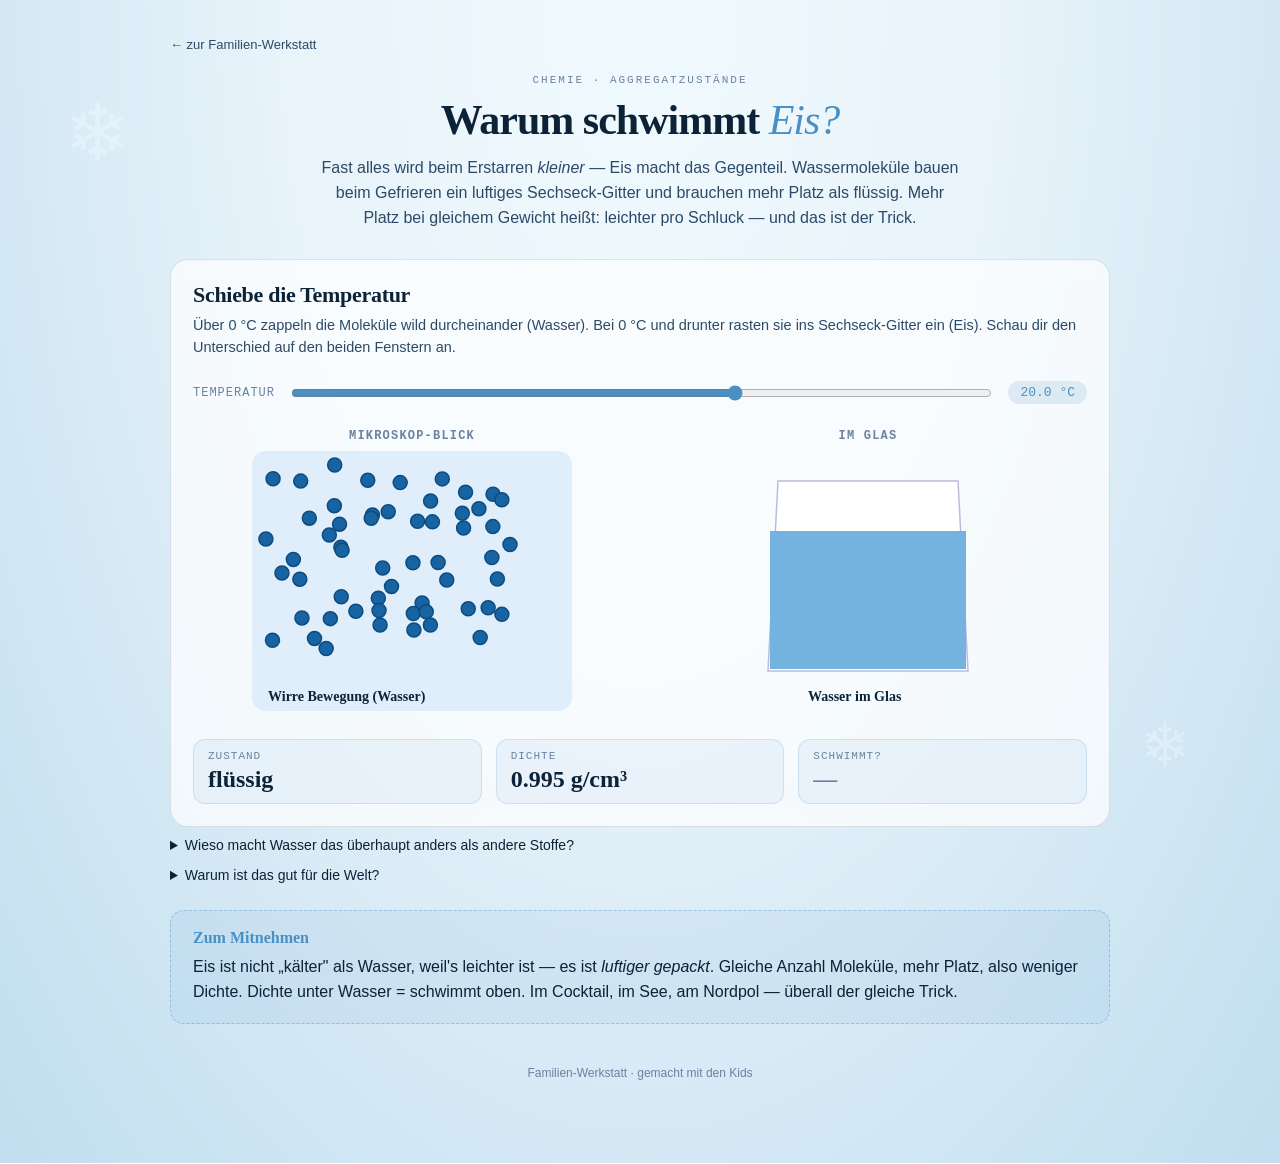
==== eis-schwimmt/index.html @ c97d338f "feat: 10 new projects across physik, biologie, chemie, mathe, geographie Each project gets its own f" ====
<!doctype html>
<html lang="de">
<head>
<meta charset="utf-8">
<meta name="viewport" content="width=device-width,initial-scale=1">
<title>Warum schwimmt Eis?</title>
<style>
  :root {
    --bg-1: #e8f3fa;
    --bg-2: #c0deef;
    --ink: #0c2236;
    --ink-2: #2c4a68;
    --ink-3: #6a82a0;
    --ice: #d4ecf7;
    --ice-deep: #4a90c4;
    --water: #1864a3;
    --water-light: #74b3df;
    --frost: #f0fafe;
    --hair: rgba(12,34,54,0.12);
    --card: rgba(255,255,255,0.7);
    --warning: #d4671c;
  }
  * { box-sizing: border-box; }
  html, body {
    margin: 0; padding: 0;
    background:
      radial-gradient(ellipse at top, var(--frost), var(--bg-1) 40%, var(--bg-2));
    color: var(--ink); min-height: 100vh;
    font: 16px/1.55 -apple-system, BlinkMacSystemFont, "Segoe UI", Roboto, Helvetica, sans-serif;
  }
  /* Frost crystals decoration */
  body::before {
    content:"❄"; position: fixed; top: 8%; left: 5%; font-size: 80px; color: rgba(255,255,255,0.3); pointer-events: none;
  }
  body::after {
    content:"❄"; position: fixed; bottom: 12%; right: 7%; font-size: 60px; color: rgba(255,255,255,0.3); pointer-events: none;
  }
  main { max-width: 980px; margin: 0 auto; padding: 32px 20px 80px; position: relative; }
  .back { display: inline-block; color: var(--ink-2); text-decoration: none; font-size: 13px; margin-bottom: 20px; }
  .back:hover { color: var(--ink); }
  header { text-align: center; margin-bottom: 28px; }
  .kicker { font: 11px/1 ui-monospace, monospace; letter-spacing: 2px; text-transform: uppercase; color: var(--ink-3); margin-bottom: 12px; }
  h1 { font: 600 42px/1.05 Georgia, serif; margin: 0; letter-spacing: -1px; }
  h1 em { color: var(--ice-deep); font-style: italic; font-weight: 400; }
  .lede { color: var(--ink-2); max-width: 640px; margin: 14px auto 0; font-size: 16px; }
  section.card { background: var(--card); border: 1px solid var(--hair); border-radius: 18px; padding: 22px; margin-top: 20px; backdrop-filter: blur(8px); }
  section h2 { font: 600 22px/1.2 Georgia, serif; margin: 0 0 6px; letter-spacing: -0.3px; }
  section p.sub { color: var(--ink-2); margin: 0 0 16px; font-size: 14.5px; }
  .controls { display: flex; flex-wrap: wrap; gap: 14px; align-items: center; margin: 18px 0 6px; }
  .controls label { font: 12px ui-monospace, monospace; letter-spacing: 1px; text-transform: uppercase; color: var(--ink-3); }
  input[type="range"] { flex: 1; min-width: 220px; accent-color: var(--ice-deep); height: 28px; }
  .pill { display: inline-block; padding: 4px 12px; border-radius: 999px; background: rgba(74,144,196,0.15); color: var(--ice-deep); font: 13px ui-monospace, monospace; }
  .twin { display: grid; grid-template-columns: 1fr 1fr; gap: 18px; }
  @media (max-width: 720px) { .twin { grid-template-columns: 1fr; } h1 { font-size: 32px; } }
  canvas { display: block; width: 100%; max-width: 320px; height: 260px; margin: 0 auto; border-radius: 14px; }
  .panel-title { font: 600 12px ui-monospace, monospace; letter-spacing: 1.2px; text-transform: uppercase; color: var(--ink-3); margin: 0 0 8px; text-align: center; }
  .stats { display: flex; gap: 14px; flex-wrap: wrap; margin-top: 14px; }
  .stat { background: rgba(74,144,196,0.08); border: 1px solid rgba(74,144,196,0.2); border-radius: 12px; padding: 10px 14px; flex: 1; min-width: 130px; }
  .stat .lbl { font: 11px ui-monospace, monospace; letter-spacing: 1px; text-transform: uppercase; color: var(--ink-3); }
  .stat .val { font: 600 24px Georgia, serif; color: var(--ink); margin-top: 4px; }
  .takeaway { margin-top: 24px; padding: 18px 22px; background: rgba(74,144,196,0.08); border: 1px dashed rgba(74,144,196,0.4); border-radius: 14px; }
  .takeaway h3 { margin: 0 0 8px; font: 600 16px Georgia, serif; color: var(--ice-deep); }
  details { margin-top: 8px; cursor: pointer; color: var(--ink-2); font-size: 14px; }
  details summary { font-weight: 500; color: var(--ink); }
  details p { margin: 8px 0 0; }
  footer { margin-top: 40px; text-align: center; color: var(--ink-3); font-size: 12px; }
  .glass-jar { display: flex; flex-direction: column; align-items: center; padding: 14px; }
</style>
</head>
<body>
<main>
  <a href="../" class="back">← zur Familien-Werkstatt</a>
  <header>
    <div class="kicker">Chemie · Aggregatzustände</div>
    <h1>Warum schwimmt <em>Eis?</em></h1>
    <p class="lede">
      Fast alles wird beim Erstarren <em>kleiner</em> — Eis macht das Gegenteil. Wassermoleküle bauen beim Gefrieren ein luftiges Sechseck-Gitter und brauchen mehr Platz als flüssig. Mehr Platz bei gleichem Gewicht heißt: leichter pro Schluck — und das ist der Trick.
    </p>
  </header>

  <section class="card">
    <h2>Schiebe die Temperatur</h2>
    <p class="sub">Über 0 °C zappeln die Moleküle wild durcheinander (Wasser). Bei 0 °C und drunter rasten sie ins Sechseck-Gitter ein (Eis). Schau dir den Unterschied auf den beiden Fenstern an.</p>

    <div class="controls">
      <label for="temp">Temperatur</label>
      <input type="range" id="temp" min="-15" max="40" step="0.5" value="20">
      <span class="pill" id="tempPill">20 °C</span>
    </div>

    <div class="twin">
      <div class="glass-jar">
        <div class="panel-title">Mikroskop-Blick</div>
        <canvas id="micro" width="320" height="260"></canvas>
      </div>
      <div class="glass-jar">
        <div class="panel-title">Im Glas</div>
        <canvas id="glass" width="320" height="260"></canvas>
      </div>
    </div>

    <div class="stats">
      <div class="stat">
        <div class="lbl">Zustand</div>
        <div class="val" id="state">flüssig</div>
      </div>
      <div class="stat">
        <div class="lbl">Dichte</div>
        <div class="val" id="density">1,000 g/cm³</div>
      </div>
      <div class="stat">
        <div class="lbl">Schwimmt?</div>
        <div class="val" id="floats">—</div>
      </div>
    </div>
  </section>

  <details>
    <summary>Wieso macht Wasser das überhaupt anders als andere Stoffe?</summary>
    <p>Wassermoleküle haben winzige „Magneten" an sich (Wasserstoffbrücken). Beim Gefrieren ziehen sich diese Magneten in einem ganz bestimmten Winkel an — und das zwingt die Moleküle in das offene Sechseck. Im flüssigen Wasser flutscht alles dichter aneinander.</p>
  </details>
  <details>
    <summary>Warum ist das gut für die Welt?</summary>
    <p>Weil Eis oben schwimmt, friert ein See nur an der Oberfläche zu. Darunter bleibt es flüssig — Fische und Pflanzen überleben den Winter. Würde Eis sinken, würden Seen von unten zufrieren bis sie zu Eisblöcken werden.</p>
  </details>

  <div class="takeaway">
    <h3>Zum Mitnehmen</h3>
    <p style="margin:0;">Eis ist nicht „kälter" als Wasser, weil's leichter ist — es ist <em>luftiger gepackt</em>. Gleiche Anzahl Moleküle, mehr Platz, also weniger Dichte. Dichte unter Wasser = schwimmt oben. Im Cocktail, im See, am Nordpol — überall der gleiche Trick.</p>
  </div>

  <footer>Familien-Werkstatt · gemacht mit den Kids</footer>
</main>

<script>
// ── Setup ─────────────────────────────────────────────────────────────
const tempInput = document.getElementById('temp');
const tempPill = document.getElementById('tempPill');
const stateEl = document.getElementById('state');
const densityEl = document.getElementById('density');
const floatsEl = document.getElementById('floats');

const microCanvas = document.getElementById('micro');
const glassCanvas = document.getElementById('glass');
const mctx = microCanvas.getContext('2d');
const gctx = glassCanvas.getContext('2d');

const W = 320, H = 260;

// Build hex lattice positions for ice phase.
function hexLattice(rows, cols, spacing) {
  const pts = [];
  for (let r = 0; r < rows; r++) {
    for (let c = 0; c < cols; c++) {
      const x = c * spacing + (r % 2 ? spacing / 2 : 0) + 30;
      const y = r * spacing * 0.866 + 30;
      pts.push({ x, y, vx: 0, vy: 0 });
    }
  }
  return pts;
}

// Initial molecules — start as a hex lattice with random offsets
const N = 56;
const ICE = hexLattice(7, 8, 30);  // 56 spots
const molecules = ICE.map((p, i) => ({
  ix: p.x, iy: p.y,
  x: p.x + (Math.random() - 0.5) * 4,
  y: p.y + (Math.random() - 0.5) * 4,
  vx: 0, vy: 0,
}));

// ── Animation loop ───────────────────────────────────────────────────
let temp = 20;

function isIce(t) { return t <= 0; }

function tick() {
  const t = temp;
  const ice = isIce(t);

  // Energy maps temperature to molecule speed/jiggle.
  // -15..0 → low; 0..40 → ramp up.
  const energy = ice
    ? Math.max(0.05, (15 + t) / 30 * 0.2)
    : 0.3 + Math.min(1.5, t / 40 * 1.4);

  // Pull strength toward the lattice point (high in ice, low in water).
  const lattice = ice ? 0.06 : 0;

  for (const m of molecules) {
    if (ice) {
      // Pull toward home point + small random jiggle
      m.vx += (m.ix - m.x) * lattice + (Math.random() - 0.5) * energy * 0.4;
      m.vy += (m.iy - m.y) * lattice + (Math.random() - 0.5) * energy * 0.4;
    } else {
      // Free random motion, with gentle bound-back from edges
      m.vx += (Math.random() - 0.5) * energy;
      m.vy += (Math.random() - 0.5) * energy;
    }
    // Damping
    m.vx *= 0.88; m.vy *= 0.88;
    m.x += m.vx; m.y += m.vy;

    // Bounds
    if (m.x < 12) { m.x = 12; m.vx *= -0.5; }
    if (m.x > W - 12) { m.x = W - 12; m.vx *= -0.5; }
    if (m.y < 12) { m.y = 12; m.vy *= -0.5; }
    if (m.y > H - 12) { m.y = H - 12; m.vy *= -0.5; }
  }

  drawMicro(ice);
  drawGlass(ice);
  requestAnimationFrame(tick);
}

function drawMicro(ice) {
  mctx.clearRect(0, 0, W, H);
  // Background
  mctx.fillStyle = ice ? '#e6f3fa' : '#dfeefa';
  mctx.fillRect(0, 0, W, H);
  // Bonds (only show in ice for clarity)
  if (ice) {
    mctx.strokeStyle = 'rgba(74,144,196,0.4)';
    mctx.lineWidth = 1;
    for (let i = 0; i < molecules.length; i++) {
      for (let j = i + 1; j < molecules.length; j++) {
        const a = molecules[i], b = molecules[j];
        const d = Math.hypot(a.x - b.x, a.y - b.y);
        if (d < 34) {
          mctx.beginPath();
          mctx.moveTo(a.x, a.y);
          mctx.lineTo(b.x, b.y);
          mctx.stroke();
        }
      }
    }
  }
  // Molecules
  for (const m of molecules) {
    mctx.beginPath();
    mctx.arc(m.x, m.y, 7, 0, Math.PI * 2);
    mctx.fillStyle = ice ? '#74b3df' : '#1864a3';
    mctx.fill();
    mctx.strokeStyle = ice ? '#4a90c4' : '#0c4c80';
    mctx.lineWidth = 1.5;
    mctx.stroke();
  }
  // Caption
  mctx.fillStyle = '#0c2236';
  mctx.font = 'bold 14px ui-monospace';
  mctx.fillText(ice ? 'Sechseck-Gitter (Eis)' : 'Wirre Bewegung (Wasser)', 16, 250);
}

function drawGlass(ice) {
  gctx.clearRect(0, 0, W, H);
  // Glass outline
  gctx.fillStyle = '#fff';
  gctx.beginPath();
  gctx.moveTo(70, 30);
  gctx.lineTo(60, 220);
  gctx.lineTo(260, 220);
  gctx.lineTo(250, 30);
  gctx.closePath();
  gctx.fill();
  gctx.strokeStyle = '#bbd';
  gctx.lineWidth = 1.5;
  gctx.stroke();

  // Water inside
  gctx.fillStyle = '#74b3df';
  gctx.fillRect(62, 80, 196, 138);

  if (ice) {
    // An ice cube floating at the top
    gctx.fillStyle = '#dff1fb';
    gctx.strokeStyle = '#4a90c4';
    gctx.lineWidth = 1.5;
    gctx.beginPath();
    // Slightly irregular cube with rounded corners
    gctx.roundRect(110, 70, 100, 50, 8);
    gctx.fill();
    gctx.stroke();
    // Reflection highlight
    gctx.fillStyle = 'rgba(255,255,255,0.6)';
    gctx.fillRect(118, 78, 28, 6);
    // Caption
    gctx.fillStyle = '#0c2236';
    gctx.font = 'bold 14px ui-monospace';
    gctx.fillText('Eis schwimmt!', 100, 250);
  } else {
    gctx.fillStyle = '#0c2236';
    gctx.font = 'bold 14px ui-monospace';
    gctx.fillText('Wasser im Glas', 100, 250);
  }
}

// Polyfill roundRect for older browsers
if (!CanvasRenderingContext2D.prototype.roundRect) {
  CanvasRenderingContext2D.prototype.roundRect = function (x, y, w, h, r) {
    if (typeof r === 'number') r = { tl: r, tr: r, br: r, bl: r };
    this.beginPath();
    this.moveTo(x + r.tl, y);
    this.lineTo(x + w - r.tr, y);
    this.quadraticCurveTo(x + w, y, x + w, y + r.tr);
    this.lineTo(x + w, y + h - r.br);
    this.quadraticCurveTo(x + w, y + h, x + w - r.br, y + h);
    this.lineTo(x + r.bl, y + h);
    this.quadraticCurveTo(x, y + h, x, y + h - r.bl);
    this.lineTo(x, y + r.tl);
    this.quadraticCurveTo(x, y, x + r.tl, y);
    this.closePath();
  };
}

function update(t) {
  temp = t;
  tempPill.textContent = `${t.toFixed(1)} °C`;
  if (t < -5) stateEl.textContent = 'fest (Eis)';
  else if (t <= 0) stateEl.textContent = 'fest (eisig)';
  else if (t < 5) stateEl.textContent = 'flüssig (kalt)';
  else if (t < 30) stateEl.textContent = 'flüssig';
  else stateEl.textContent = 'flüssig (warm)';

  // Density: water peaks at 4°C (1.000 g/cm³), drops slightly with heat,
  // jumps DOWN at freezing.
  let dens;
  if (t <= 0) dens = 0.917;
  else if (t < 4) dens = 0.9999 - (4 - t) * 0.00001;
  else dens = 1.000 - (t - 4) * 0.0003;
  densityEl.textContent = `${dens.toFixed(3)} g/cm³`;

  floatsEl.textContent = (t <= 0) ? 'ja ✓' : '—';
  floatsEl.style.color = (t <= 0) ? 'var(--ice-deep)' : 'var(--ink-3)';
}

tempInput.addEventListener('input', e => update(parseFloat(e.target.value)));
update(parseFloat(tempInput.value));
tick();
</script>
</body>
</html>
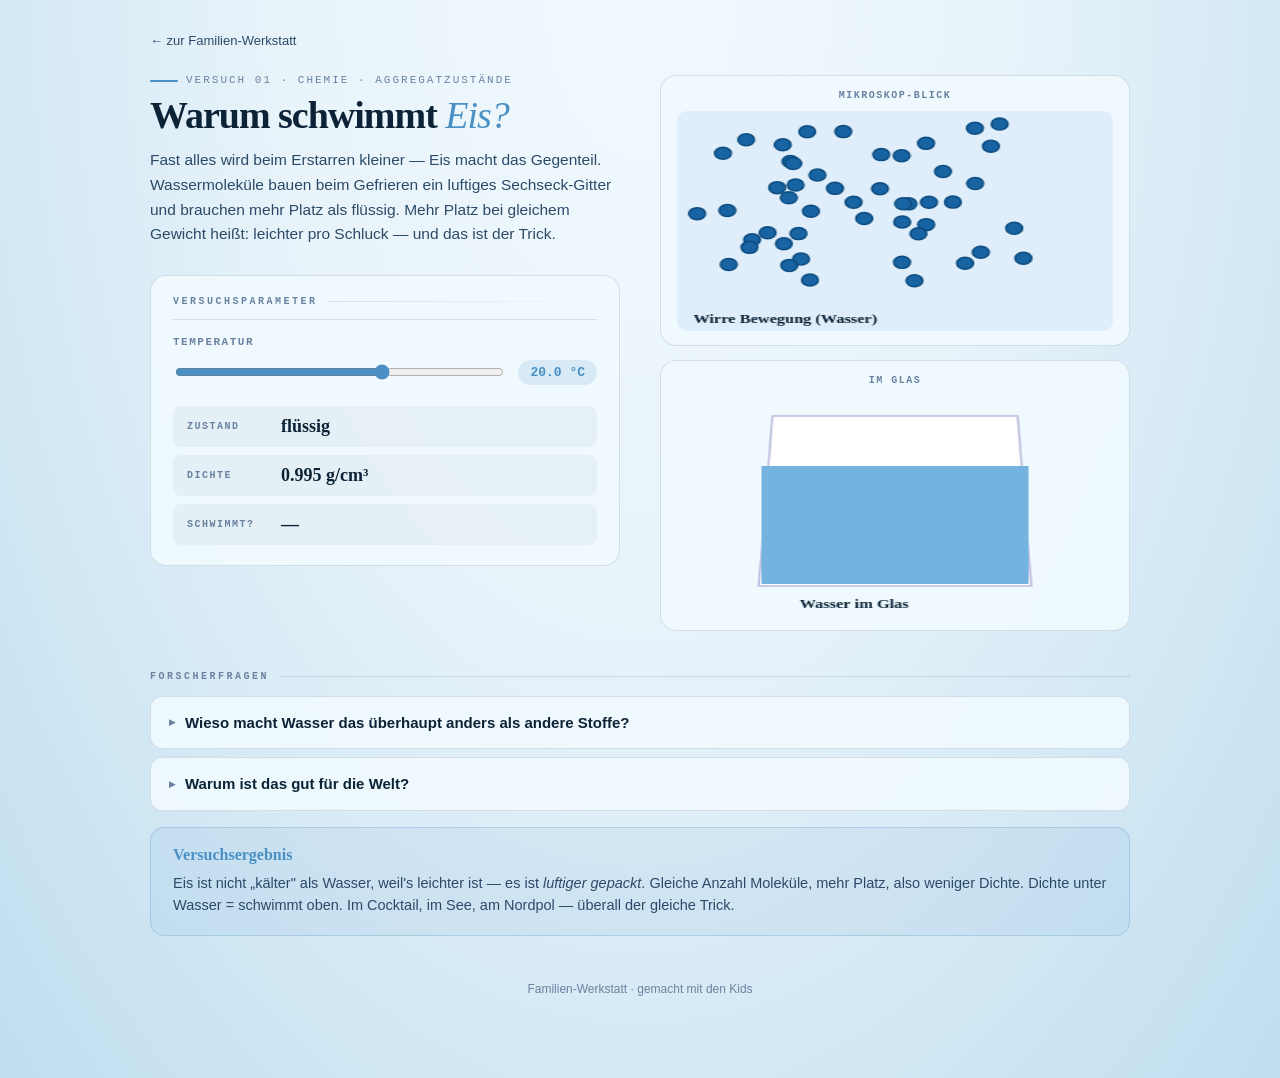
==== commit 89c64f79: "redesign: give each subproject a distinct visual identity - schmetterling: storybook layout — full-b" ====
--- a/eis-schwimmt/index.html
+++ b/eis-schwimmt/index.html
@@ -17,198 +17,273 @@
     --water-light: #74b3df;
     --frost: #f0fafe;
     --hair: rgba(12,34,54,0.12);
-    --card: rgba(255,255,255,0.7);
-    --warning: #d4671c;
+    --card: rgba(240,250,254,0.92);
   }
   * { box-sizing: border-box; }
   html, body {
     margin: 0; padding: 0;
-    background:
-      radial-gradient(ellipse at top, var(--frost), var(--bg-1) 40%, var(--bg-2));
+    background: radial-gradient(ellipse at top, var(--frost), var(--bg-1) 40%, var(--bg-2));
     color: var(--ink); min-height: 100vh;
     font: 16px/1.55 -apple-system, BlinkMacSystemFont, "Segoe UI", Roboto, Helvetica, sans-serif;
   }
-  /* Frost crystals decoration */
-  body::before {
-    content:"❄"; position: fixed; top: 8%; left: 5%; font-size: 80px; color: rgba(255,255,255,0.3); pointer-events: none;
-  }
-  body::after {
-    content:"❄"; position: fixed; bottom: 12%; right: 7%; font-size: 60px; color: rgba(255,255,255,0.3); pointer-events: none;
-  }
-  main { max-width: 980px; margin: 0 auto; padding: 32px 20px 80px; position: relative; }
-  .back { display: inline-block; color: var(--ink-2); text-decoration: none; font-size: 13px; margin-bottom: 20px; }
+  main { max-width: 1020px; margin: 0 auto; padding: 28px 20px 80px; }
+  .back { display: inline-block; color: var(--ink-2); text-decoration: none; font-size: 13px; margin-bottom: 24px; }
   .back:hover { color: var(--ink); }
-  header { text-align: center; margin-bottom: 28px; }
-  .kicker { font: 11px/1 ui-monospace, monospace; letter-spacing: 2px; text-transform: uppercase; color: var(--ink-3); margin-bottom: 12px; }
-  h1 { font: 600 42px/1.05 Georgia, serif; margin: 0; letter-spacing: -1px; }
+
+  /* ── Lab layout ── */
+  .lab {
+    display: grid;
+    gap: 32px;
+  }
+  @media (min-width: 740px) {
+    .lab { grid-template-columns: 1fr 1fr; align-items: start; gap: 40px; }
+  }
+
+  /* ── Left column ── */
+  .lab-left { display: flex; flex-direction: column; gap: 0; }
+  header { margin-bottom: 28px; }
+  .kicker {
+    font: 11px/1 ui-monospace, monospace; letter-spacing: 2px;
+    text-transform: uppercase; color: var(--ink-3); margin-bottom: 10px;
+    display: flex; align-items: center; gap: 8px;
+  }
+  .kicker::before {
+    content: ""; display: inline-block; width: 28px; height: 2px;
+    background: var(--ice-deep); border-radius: 2px;
+  }
+  h1 { font: 600 38px/1.05 Georgia, serif; margin: 0; letter-spacing: -1px; }
   h1 em { color: var(--ice-deep); font-style: italic; font-weight: 400; }
-  .lede { color: var(--ink-2); max-width: 640px; margin: 14px auto 0; font-size: 16px; }
-  section.card { background: var(--card); border: 1px solid var(--hair); border-radius: 18px; padding: 22px; margin-top: 20px; backdrop-filter: blur(8px); }
-  section h2 { font: 600 22px/1.2 Georgia, serif; margin: 0 0 6px; letter-spacing: -0.3px; }
-  section p.sub { color: var(--ink-2); margin: 0 0 16px; font-size: 14.5px; }
-  .controls { display: flex; flex-wrap: wrap; gap: 14px; align-items: center; margin: 18px 0 6px; }
-  .controls label { font: 12px ui-monospace, monospace; letter-spacing: 1px; text-transform: uppercase; color: var(--ink-3); }
-  input[type="range"] { flex: 1; min-width: 220px; accent-color: var(--ice-deep); height: 28px; }
-  .pill { display: inline-block; padding: 4px 12px; border-radius: 999px; background: rgba(74,144,196,0.15); color: var(--ice-deep); font: 13px ui-monospace, monospace; }
-  .twin { display: grid; grid-template-columns: 1fr 1fr; gap: 18px; }
-  @media (max-width: 720px) { .twin { grid-template-columns: 1fr; } h1 { font-size: 32px; } }
-  canvas { display: block; width: 100%; max-width: 320px; height: 260px; margin: 0 auto; border-radius: 14px; }
-  .panel-title { font: 600 12px ui-monospace, monospace; letter-spacing: 1.2px; text-transform: uppercase; color: var(--ink-3); margin: 0 0 8px; text-align: center; }
-  .stats { display: flex; gap: 14px; flex-wrap: wrap; margin-top: 14px; }
-  .stat { background: rgba(74,144,196,0.08); border: 1px solid rgba(74,144,196,0.2); border-radius: 12px; padding: 10px 14px; flex: 1; min-width: 130px; }
-  .stat .lbl { font: 11px ui-monospace, monospace; letter-spacing: 1px; text-transform: uppercase; color: var(--ink-3); }
-  .stat .val { font: 600 24px Georgia, serif; color: var(--ink); margin-top: 4px; }
-  .takeaway { margin-top: 24px; padding: 18px 22px; background: rgba(74,144,196,0.08); border: 1px dashed rgba(74,144,196,0.4); border-radius: 14px; }
-  .takeaway h3 { margin: 0 0 8px; font: 600 16px Georgia, serif; color: var(--ice-deep); }
-  details { margin-top: 8px; cursor: pointer; color: var(--ink-2); font-size: 14px; }
-  details summary { font-weight: 500; color: var(--ink); }
-  details p { margin: 8px 0 0; }
-  footer { margin-top: 40px; text-align: center; color: var(--ink-3); font-size: 12px; }
-  .glass-jar { display: flex; flex-direction: column; align-items: center; padding: 14px; }
+  .lede { color: var(--ink-2); font-size: 15.5px; margin: 12px 0 0; line-height: 1.6; }
+
+  /* Experiment block */
+  .experiment-block {
+    background: var(--card);
+    border: 1px solid var(--hair);
+    border-radius: 16px;
+    padding: 20px 22px;
+    backdrop-filter: blur(8px);
+  }
+  .block-label {
+    font: 700 10px ui-monospace, monospace;
+    letter-spacing: 2.5px; text-transform: uppercase;
+    color: var(--ink-3); margin-bottom: 16px;
+    padding-bottom: 12px; border-bottom: 1px solid var(--hair);
+    display: flex; align-items: center; gap: 10px;
+  }
+  .block-label::after {
+    content: ""; flex: 1; height: 1px;
+    background: linear-gradient(to right, var(--hair), transparent);
+  }
+  .control-row { display: flex; flex-direction: column; gap: 8px; margin-bottom: 18px; }
+  .control-row label {
+    font: 700 11px ui-monospace, monospace;
+    letter-spacing: 1.5px; text-transform: uppercase; color: var(--ink-3);
+  }
+  .slider-row { display: flex; align-items: center; gap: 12px; }
+  input[type="range"] { flex: 1; accent-color: var(--ice-deep); height: 28px; }
+  .pill {
+    display: inline-block; padding: 5px 12px; border-radius: 999px;
+    background: rgba(74,144,196,0.15); color: var(--ice-deep);
+    font: 700 13px ui-monospace, monospace; white-space: nowrap;
+  }
+
+  /* Readout stats */
+  .readout { display: flex; flex-direction: column; gap: 8px; }
+  .readout-row {
+    display: flex; align-items: center;
+    background: rgba(12,34,54,0.04); border-radius: 8px; padding: 10px 14px;
+    gap: 14px;
+  }
+  .readout-key {
+    font: 700 10px ui-monospace, monospace;
+    letter-spacing: 1.5px; text-transform: uppercase; color: var(--ink-3);
+    min-width: 80px;
+  }
+  .readout-val {
+    font: 600 18px Georgia, serif; color: var(--ink); flex: 1;
+  }
+  .readout-val.highlight { color: var(--ice-deep); }
+
+  /* ── Right column ── */
+  .lab-right {
+    display: flex; flex-direction: column; gap: 14px;
+    position: sticky; top: 20px;
+  }
+  .canvas-panel {
+    background: var(--card); border: 1px solid var(--hair);
+    border-radius: 16px; padding: 14px 16px;
+    backdrop-filter: blur(8px);
+  }
+  .panel-title {
+    font: 700 10px ui-monospace, monospace; letter-spacing: 1.5px;
+    text-transform: uppercase; color: var(--ink-3); margin-bottom: 10px; text-align: center;
+  }
+  canvas { display: block; width: 100%; height: 220px; border-radius: 10px; }
+
+  /* ── Forscherfragen ── */
+  .forscherfragen { margin-top: 40px; }
+  .section-title {
+    font: 700 10px ui-monospace, monospace; letter-spacing: 2.5px;
+    text-transform: uppercase; color: var(--ink-3); margin: 0 0 14px;
+    display: flex; align-items: center; gap: 10px;
+  }
+  .section-title::after {
+    content: ""; flex: 1; height: 1px; background: var(--hair);
+  }
+  details {
+    background: var(--card); border: 1px solid var(--hair);
+    border-radius: 12px; padding: 14px 18px; margin-bottom: 8px;
+    backdrop-filter: blur(8px);
+  }
+  details summary {
+    font-weight: 600; color: var(--ink); cursor: pointer; font-size: 15px;
+    list-style: none; display: flex; align-items: center; gap: 10px;
+  }
+  details summary::before { content: "▸"; color: var(--ink-3); font-size: 12px; }
+  details[open] summary::before { content: "▾"; color: var(--ice-deep); }
+  details[open] summary { color: var(--ice-deep); }
+  details p { margin: 10px 0 0; color: var(--ink-2); font-size: 14.5px; padding-left: 20px; }
+
+  /* ── Ergebnis ── */
+  .ergebnis {
+    margin-top: 16px; padding: 18px 22px;
+    background: rgba(74,144,196,0.08); border: 1px solid rgba(74,144,196,0.25);
+    border-radius: 14px;
+  }
+  .ergebnis h3 { margin: 0 0 8px; font: 600 16px Georgia, serif; color: var(--ice-deep); }
+  .ergebnis p { margin: 0; color: var(--ink-2); font-size: 14.5px; }
+
+  footer { margin-top: 44px; text-align: center; color: var(--ink-3); font-size: 12px; }
+  @media (max-width: 600px) { h1 { font-size: 28px; } }
 </style>
 </head>
 <body>
 <main>
   <a href="../" class="back">← zur Familien-Werkstatt</a>
-  <header>
-    <div class="kicker">Chemie · Aggregatzustände</div>
-    <h1>Warum schwimmt <em>Eis?</em></h1>
-    <p class="lede">
-      Fast alles wird beim Erstarren <em>kleiner</em> — Eis macht das Gegenteil. Wassermoleküle bauen beim Gefrieren ein luftiges Sechseck-Gitter und brauchen mehr Platz als flüssig. Mehr Platz bei gleichem Gewicht heißt: leichter pro Schluck — und das ist der Trick.
-    </p>
-  </header>
-
-  <section class="card">
-    <h2>Schiebe die Temperatur</h2>
-    <p class="sub">Über 0 °C zappeln die Moleküle wild durcheinander (Wasser). Bei 0 °C und drunter rasten sie ins Sechseck-Gitter ein (Eis). Schau dir den Unterschied auf den beiden Fenstern an.</p>
-
-    <div class="controls">
-      <label for="temp">Temperatur</label>
-      <input type="range" id="temp" min="-15" max="40" step="0.5" value="20">
-      <span class="pill" id="tempPill">20 °C</span>
-    </div>
-
-    <div class="twin">
-      <div class="glass-jar">
-        <div class="panel-title">Mikroskop-Blick</div>
-        <canvas id="micro" width="320" height="260"></canvas>
-      </div>
-      <div class="glass-jar">
-        <div class="panel-title">Im Glas</div>
-        <canvas id="glass" width="320" height="260"></canvas>
+
+  <div class="lab">
+    <div class="lab-left">
+      <header>
+        <div class="kicker">Versuch 01 · Chemie · Aggregatzustände</div>
+        <h1>Warum schwimmt <em>Eis?</em></h1>
+        <p class="lede">
+          Fast alles wird beim Erstarren kleiner — Eis macht das Gegenteil. Wassermoleküle bauen beim Gefrieren ein luftiges Sechseck-Gitter und brauchen mehr Platz als flüssig. Mehr Platz bei gleichem Gewicht heißt: leichter pro Schluck — und das ist der Trick.
+        </p>
+      </header>
+
+      <div class="experiment-block">
+        <div class="block-label">Versuchsparameter</div>
+        <div class="control-row">
+          <label for="temp">Temperatur</label>
+          <div class="slider-row">
+            <input type="range" id="temp" min="-15" max="40" step="0.5" value="20">
+            <span class="pill" id="tempPill">20 °C</span>
+          </div>
+        </div>
+        <div class="readout">
+          <div class="readout-row">
+            <span class="readout-key">Zustand</span>
+            <span class="readout-val" id="state">flüssig</span>
+          </div>
+          <div class="readout-row">
+            <span class="readout-key">Dichte</span>
+            <span class="readout-val" id="density">1,000 g/cm³</span>
+          </div>
+          <div class="readout-row">
+            <span class="readout-key">Schwimmt?</span>
+            <span class="readout-val" id="floats">—</span>
+          </div>
+        </div>
       </div>
     </div>
 
-    <div class="stats">
-      <div class="stat">
-        <div class="lbl">Zustand</div>
-        <div class="val" id="state">flüssig</div>
+    <div class="lab-right">
+      <div class="canvas-panel">
+        <div class="panel-title">Mikroskop-Blick</div>
+        <canvas id="micro" width="320" height="220"></canvas>
       </div>
-      <div class="stat">
-        <div class="lbl">Dichte</div>
-        <div class="val" id="density">1,000 g/cm³</div>
-      </div>
-      <div class="stat">
-        <div class="lbl">Schwimmt?</div>
-        <div class="val" id="floats">—</div>
+      <div class="canvas-panel">
+        <div class="panel-title">Im Glas</div>
+        <canvas id="glass" width="320" height="220"></canvas>
       </div>
     </div>
-  </section>
-
-  <details>
-    <summary>Wieso macht Wasser das überhaupt anders als andere Stoffe?</summary>
-    <p>Wassermoleküle haben winzige „Magneten" an sich (Wasserstoffbrücken). Beim Gefrieren ziehen sich diese Magneten in einem ganz bestimmten Winkel an — und das zwingt die Moleküle in das offene Sechseck. Im flüssigen Wasser flutscht alles dichter aneinander.</p>
-  </details>
-  <details>
-    <summary>Warum ist das gut für die Welt?</summary>
-    <p>Weil Eis oben schwimmt, friert ein See nur an der Oberfläche zu. Darunter bleibt es flüssig — Fische und Pflanzen überleben den Winter. Würde Eis sinken, würden Seen von unten zufrieren bis sie zu Eisblöcken werden.</p>
-  </details>
-
-  <div class="takeaway">
-    <h3>Zum Mitnehmen</h3>
-    <p style="margin:0;">Eis ist nicht „kälter" als Wasser, weil's leichter ist — es ist <em>luftiger gepackt</em>. Gleiche Anzahl Moleküle, mehr Platz, also weniger Dichte. Dichte unter Wasser = schwimmt oben. Im Cocktail, im See, am Nordpol — überall der gleiche Trick.</p>
+  </div>
+
+  <div class="forscherfragen">
+    <div class="section-title">Forscherfragen</div>
+    <details>
+      <summary>Wieso macht Wasser das überhaupt anders als andere Stoffe?</summary>
+      <p>Wassermoleküle haben winzige „Magneten" an sich (Wasserstoffbrücken). Beim Gefrieren ziehen sich diese Magneten in einem ganz bestimmten Winkel an — und das zwingt die Moleküle in das offene Sechseck. Im flüssigen Wasser flutscht alles dichter aneinander.</p>
+    </details>
+    <details>
+      <summary>Warum ist das gut für die Welt?</summary>
+      <p>Weil Eis oben schwimmt, friert ein See nur an der Oberfläche zu. Darunter bleibt es flüssig — Fische und Pflanzen überleben den Winter. Würde Eis sinken, würden Seen von unten zufrieren bis sie zu Eisblöcken werden.</p>
+    </details>
+  </div>
+
+  <div class="ergebnis">
+    <h3>Versuchsergebnis</h3>
+    <p>Eis ist nicht „kälter" als Wasser, weil's leichter ist — es ist <em>luftiger gepackt</em>. Gleiche Anzahl Moleküle, mehr Platz, also weniger Dichte. Dichte unter Wasser = schwimmt oben. Im Cocktail, im See, am Nordpol — überall der gleiche Trick.</p>
   </div>
 
   <footer>Familien-Werkstatt · gemacht mit den Kids</footer>
 </main>
 
 <script>
-// ── Setup ─────────────────────────────────────────────────────────────
 const tempInput = document.getElementById('temp');
 const tempPill = document.getElementById('tempPill');
 const stateEl = document.getElementById('state');
 const densityEl = document.getElementById('density');
 const floatsEl = document.getElementById('floats');
-
 const microCanvas = document.getElementById('micro');
 const glassCanvas = document.getElementById('glass');
 const mctx = microCanvas.getContext('2d');
 const gctx = glassCanvas.getContext('2d');
-
-const W = 320, H = 260;
-
-// Build hex lattice positions for ice phase.
+const W = 320, H = 220;
+
 function hexLattice(rows, cols, spacing) {
   const pts = [];
   for (let r = 0; r < rows; r++) {
     for (let c = 0; c < cols; c++) {
       const x = c * spacing + (r % 2 ? spacing / 2 : 0) + 30;
       const y = r * spacing * 0.866 + 30;
-      pts.push({ x, y, vx: 0, vy: 0 });
+      pts.push({ x, y });
     }
   }
   return pts;
 }
 
-// Initial molecules — start as a hex lattice with random offsets
-const N = 56;
-const ICE = hexLattice(7, 8, 30);  // 56 spots
-const molecules = ICE.map((p, i) => ({
+const ICE = hexLattice(6, 8, 28);
+const molecules = ICE.slice(0, 48).map(p => ({
   ix: p.x, iy: p.y,
   x: p.x + (Math.random() - 0.5) * 4,
   y: p.y + (Math.random() - 0.5) * 4,
   vx: 0, vy: 0,
 }));
 
-// ── Animation loop ───────────────────────────────────────────────────
 let temp = 20;
 
 function isIce(t) { return t <= 0; }
 
 function tick() {
-  const t = temp;
-  const ice = isIce(t);
-
-  // Energy maps temperature to molecule speed/jiggle.
-  // -15..0 → low; 0..40 → ramp up.
-  const energy = ice
-    ? Math.max(0.05, (15 + t) / 30 * 0.2)
-    : 0.3 + Math.min(1.5, t / 40 * 1.4);
-
-  // Pull strength toward the lattice point (high in ice, low in water).
+  const ice = isIce(temp);
+  const energy = ice ? Math.max(0.05, (15 + temp) / 30 * 0.2) : 0.3 + Math.min(1.5, temp / 40 * 1.4);
   const lattice = ice ? 0.06 : 0;
-
   for (const m of molecules) {
     if (ice) {
-      // Pull toward home point + small random jiggle
       m.vx += (m.ix - m.x) * lattice + (Math.random() - 0.5) * energy * 0.4;
       m.vy += (m.iy - m.y) * lattice + (Math.random() - 0.5) * energy * 0.4;
     } else {
-      // Free random motion, with gentle bound-back from edges
       m.vx += (Math.random() - 0.5) * energy;
       m.vy += (Math.random() - 0.5) * energy;
     }
-    // Damping
     m.vx *= 0.88; m.vy *= 0.88;
     m.x += m.vx; m.y += m.vy;
-
-    // Bounds
     if (m.x < 12) { m.x = 12; m.vx *= -0.5; }
     if (m.x > W - 12) { m.x = W - 12; m.vx *= -0.5; }
     if (m.y < 12) { m.y = 12; m.vy *= -0.5; }
     if (m.y > H - 12) { m.y = H - 12; m.vy *= -0.5; }
   }
-
   drawMicro(ice);
   drawGlass(ice);
   requestAnimationFrame(tick);
@@ -216,100 +291,62 @@
 
 function drawMicro(ice) {
   mctx.clearRect(0, 0, W, H);
-  // Background
   mctx.fillStyle = ice ? '#e6f3fa' : '#dfeefa';
   mctx.fillRect(0, 0, W, H);
-  // Bonds (only show in ice for clarity)
   if (ice) {
     mctx.strokeStyle = 'rgba(74,144,196,0.4)';
     mctx.lineWidth = 1;
     for (let i = 0; i < molecules.length; i++) {
       for (let j = i + 1; j < molecules.length; j++) {
         const a = molecules[i], b = molecules[j];
-        const d = Math.hypot(a.x - b.x, a.y - b.y);
-        if (d < 34) {
-          mctx.beginPath();
-          mctx.moveTo(a.x, a.y);
-          mctx.lineTo(b.x, b.y);
-          mctx.stroke();
+        if (Math.hypot(a.x - b.x, a.y - b.y) < 32) {
+          mctx.beginPath(); mctx.moveTo(a.x, a.y); mctx.lineTo(b.x, b.y); mctx.stroke();
         }
       }
     }
   }
-  // Molecules
   for (const m of molecules) {
     mctx.beginPath();
-    mctx.arc(m.x, m.y, 7, 0, Math.PI * 2);
+    mctx.arc(m.x, m.y, 6, 0, Math.PI * 2);
     mctx.fillStyle = ice ? '#74b3df' : '#1864a3';
     mctx.fill();
     mctx.strokeStyle = ice ? '#4a90c4' : '#0c4c80';
     mctx.lineWidth = 1.5;
     mctx.stroke();
   }
-  // Caption
   mctx.fillStyle = '#0c2236';
-  mctx.font = 'bold 14px ui-monospace';
-  mctx.fillText(ice ? 'Sechseck-Gitter (Eis)' : 'Wirre Bewegung (Wasser)', 16, 250);
+  mctx.font = 'bold 12px ui-monospace';
+  mctx.fillText(ice ? 'Sechseck-Gitter (Eis)' : 'Wirre Bewegung (Wasser)', 12, H - 8);
 }
 
 function drawGlass(ice) {
   gctx.clearRect(0, 0, W, H);
-  // Glass outline
   gctx.fillStyle = '#fff';
   gctx.beginPath();
-  gctx.moveTo(70, 30);
-  gctx.lineTo(60, 220);
-  gctx.lineTo(260, 220);
-  gctx.lineTo(250, 30);
-  gctx.closePath();
-  gctx.fill();
-  gctx.strokeStyle = '#bbd';
-  gctx.lineWidth = 1.5;
-  gctx.stroke();
-
-  // Water inside
+  gctx.moveTo(70, 20); gctx.lineTo(60, 190); gctx.lineTo(260, 190); gctx.lineTo(250, 20);
+  gctx.closePath(); gctx.fill();
+  gctx.strokeStyle = '#bbd'; gctx.lineWidth = 1.5; gctx.stroke();
   gctx.fillStyle = '#74b3df';
-  gctx.fillRect(62, 80, 196, 138);
-
+  gctx.fillRect(62, 70, 196, 118);
   if (ice) {
-    // An ice cube floating at the top
-    gctx.fillStyle = '#dff1fb';
-    gctx.strokeStyle = '#4a90c4';
-    gctx.lineWidth = 1.5;
-    gctx.beginPath();
-    // Slightly irregular cube with rounded corners
-    gctx.roundRect(110, 70, 100, 50, 8);
-    gctx.fill();
-    gctx.stroke();
-    // Reflection highlight
-    gctx.fillStyle = 'rgba(255,255,255,0.6)';
-    gctx.fillRect(118, 78, 28, 6);
-    // Caption
-    gctx.fillStyle = '#0c2236';
-    gctx.font = 'bold 14px ui-monospace';
-    gctx.fillText('Eis schwimmt!', 100, 250);
+    gctx.fillStyle = '#dff1fb'; gctx.strokeStyle = '#4a90c4'; gctx.lineWidth = 1.5;
+    gctx.beginPath(); gctx.roundRect(100, 58, 100, 44, 7); gctx.fill(); gctx.stroke();
+    gctx.fillStyle = 'rgba(255,255,255,0.6)'; gctx.fillRect(108, 66, 26, 5);
+    gctx.fillStyle = '#0c2236'; gctx.font = 'bold 12px ui-monospace';
+    gctx.fillText('Eis schwimmt!', 94, H - 8);
   } else {
-    gctx.fillStyle = '#0c2236';
-    gctx.font = 'bold 14px ui-monospace';
-    gctx.fillText('Wasser im Glas', 100, 250);
-  }
-}
-
-// Polyfill roundRect for older browsers
+    gctx.fillStyle = '#0c2236'; gctx.font = 'bold 12px ui-monospace';
+    gctx.fillText('Wasser im Glas', 90, H - 8);
+  }
+}
+
 if (!CanvasRenderingContext2D.prototype.roundRect) {
-  CanvasRenderingContext2D.prototype.roundRect = function (x, y, w, h, r) {
-    if (typeof r === 'number') r = { tl: r, tr: r, br: r, bl: r };
+  CanvasRenderingContext2D.prototype.roundRect = function(x, y, w, h, r) {
     this.beginPath();
-    this.moveTo(x + r.tl, y);
-    this.lineTo(x + w - r.tr, y);
-    this.quadraticCurveTo(x + w, y, x + w, y + r.tr);
-    this.lineTo(x + w, y + h - r.br);
-    this.quadraticCurveTo(x + w, y + h, x + w - r.br, y + h);
-    this.lineTo(x + r.bl, y + h);
-    this.quadraticCurveTo(x, y + h, x, y + h - r.bl);
-    this.lineTo(x, y + r.tl);
-    this.quadraticCurveTo(x, y, x + r.tl, y);
-    this.closePath();
+    this.moveTo(x+r,y); this.lineTo(x+w-r,y); this.quadraticCurveTo(x+w,y,x+w,y+r);
+    this.lineTo(x+w,y+h-r); this.quadraticCurveTo(x+w,y+h,x+w-r,y+h);
+    this.lineTo(x+r,y+h); this.quadraticCurveTo(x,y+h,x,y+h-r);
+    this.lineTo(x,y+r); this.quadraticCurveTo(x,y,x+r,y); this.closePath();
   };
 }
 
@@ -321,21 +358,17 @@
   else if (t < 5) stateEl.textContent = 'flüssig (kalt)';
   else if (t < 30) stateEl.textContent = 'flüssig';
   else stateEl.textContent = 'flüssig (warm)';
-
-  // Density: water peaks at 4°C (1.000 g/cm³), drops slightly with heat,
-  // jumps DOWN at freezing.
   let dens;
   if (t <= 0) dens = 0.917;
   else if (t < 4) dens = 0.9999 - (4 - t) * 0.00001;
   else dens = 1.000 - (t - 4) * 0.0003;
   densityEl.textContent = `${dens.toFixed(3)} g/cm³`;
-
   floatsEl.textContent = (t <= 0) ? 'ja ✓' : '—';
-  floatsEl.style.color = (t <= 0) ? 'var(--ice-deep)' : 'var(--ink-3)';
+  floatsEl.className = 'readout-val' + (t <= 0 ? ' highlight' : '');
 }
 
 tempInput.addEventListener('input', e => update(parseFloat(e.target.value)));
-update(parseFloat(tempInput.value));
+update(20);
 tick();
 </script>
 </body>
